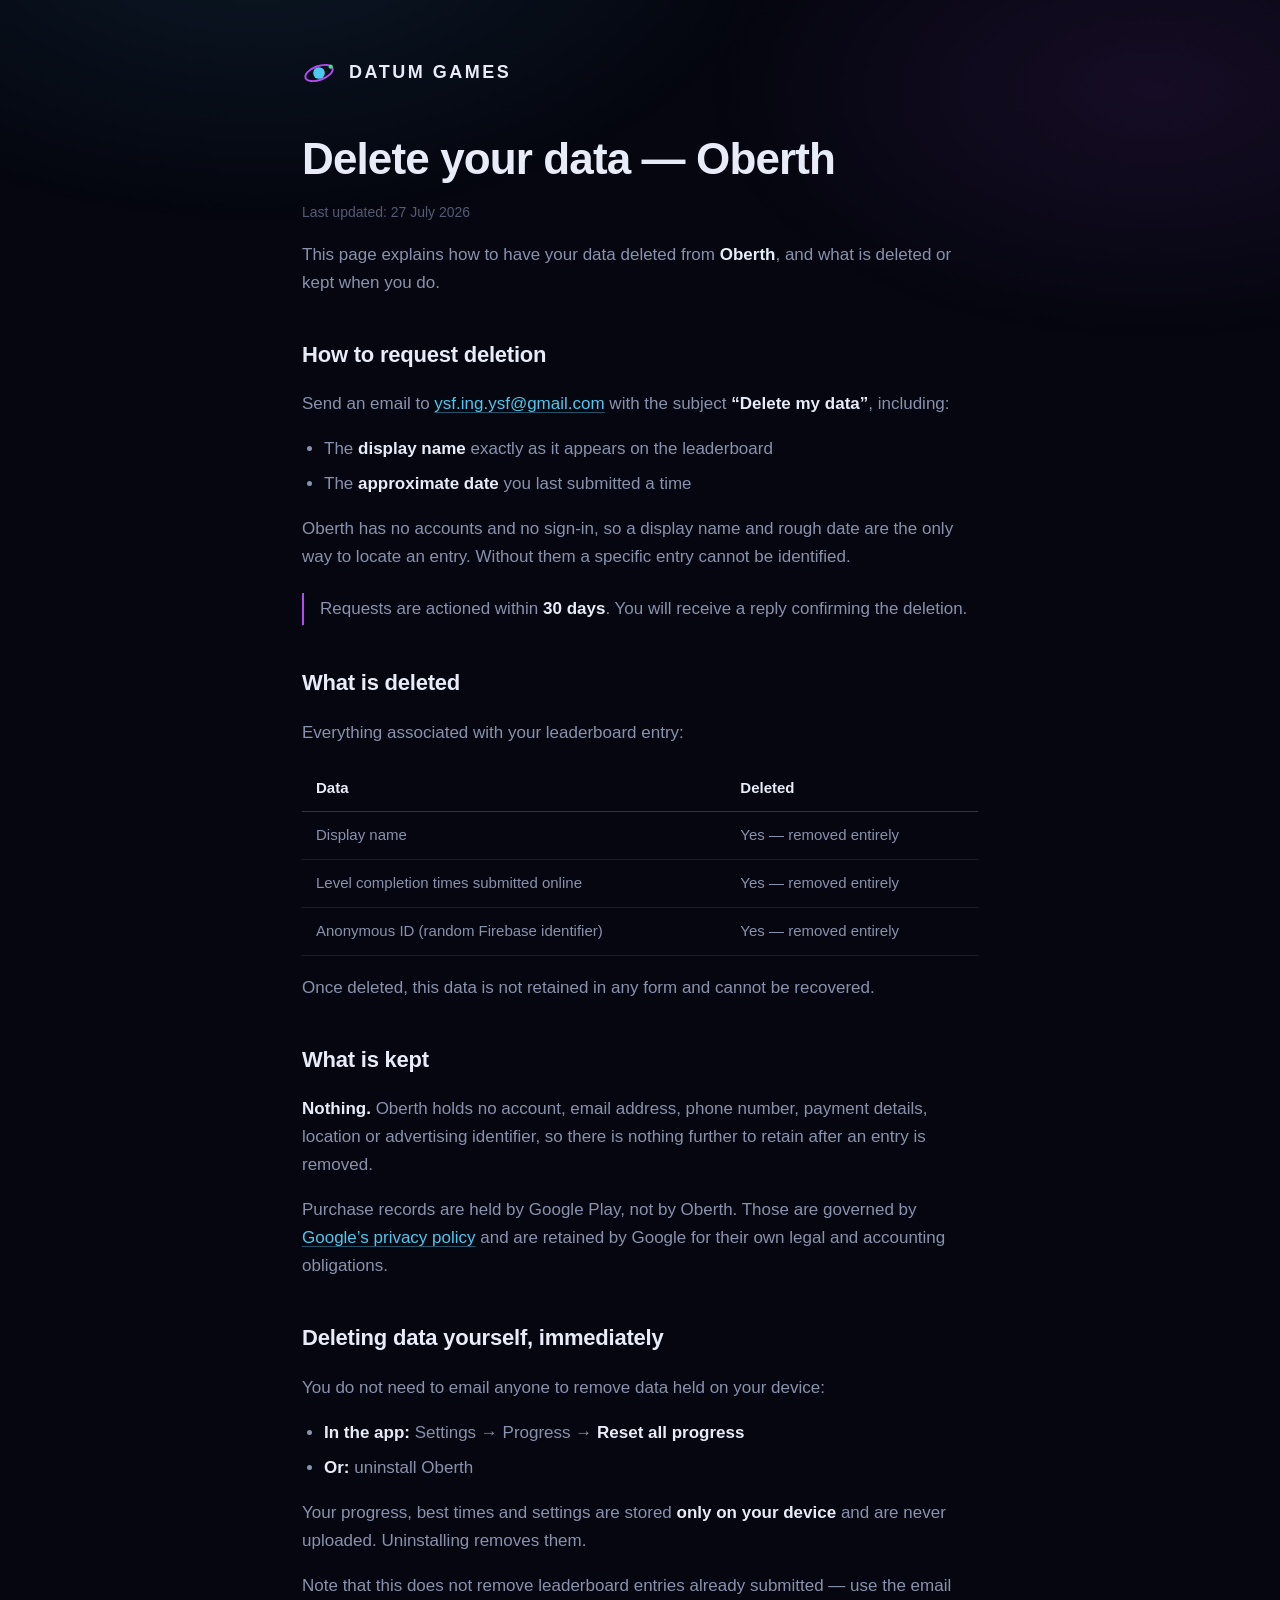
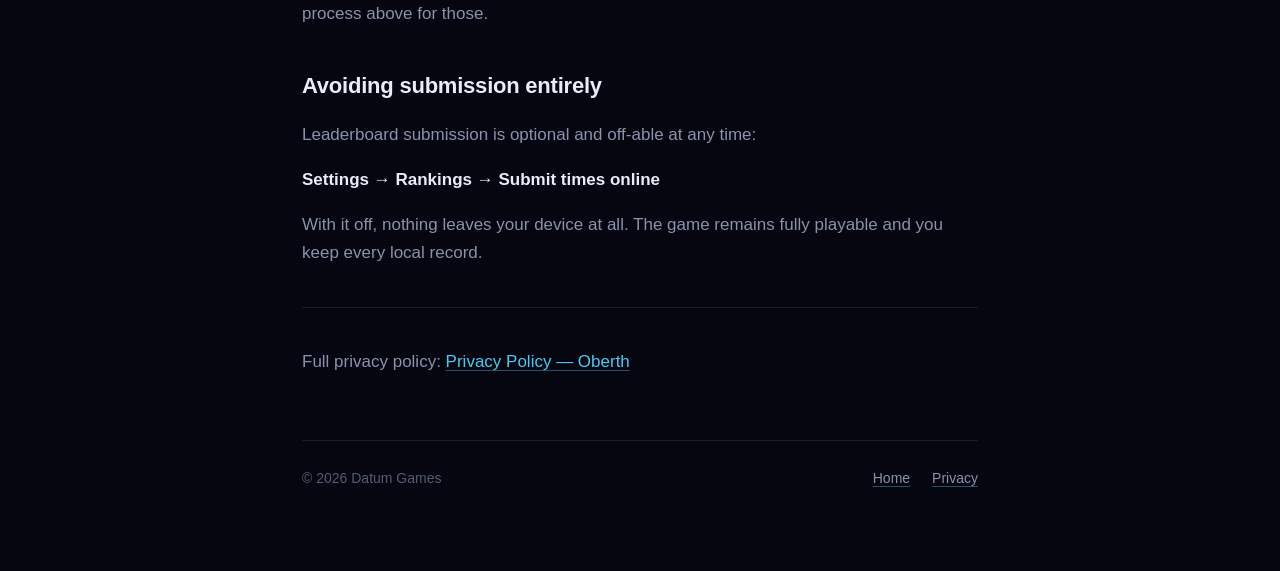
==== delete-data.html @ 2ebe7a08 "Datum Games site: studio page, privacy policy and data deletion Google Play needs three public URLs " ====
<!doctype html>
<html lang="en">
<head>
<meta charset="utf-8">
<meta name="viewport" content="width=device-width, initial-scale=1">
<title>Delete your data — Oberth | Datum Games</title>
<meta name="description" content="How to have your data deleted from Oberth, and what is deleted or kept when you do.">
<link rel="stylesheet" href="style.css">
<link rel="icon" href="data:image/svg+xml,<svg xmlns='http://www.w3.org/2000/svg' viewBox='0 0 32 32'><circle cx='16' cy='16' r='5' fill='%234CC9F0'/><ellipse cx='16' cy='16' rx='13' ry='6' fill='none' stroke='%23B34CF0' stroke-width='2'/></svg>">
</head>
<body>
<div class="wrap">

  <a class="brand" href="./">
    <svg class="mark" viewBox="0 0 32 32" aria-hidden="true">
      <ellipse cx="16" cy="16" rx="13.5" ry="6.5" fill="none" stroke="#B34CF0" stroke-width="1.8" transform="rotate(-20 16 16)"/>
      <circle cx="16" cy="16" r="5.5" fill="#4CC9F0"/>
      <circle cx="27" cy="10" r="2" fill="#39E68B"/>
    </svg>
    <span class="brand-name">Datum Games</span>
  </a>

  <h1>Delete your data — Oberth</h1>
  <p class="updated">Last updated: 27 July 2026</p>

  <p>
    This page explains how to have your data deleted from <strong>Oberth</strong>,
    and what is deleted or kept when you do.
  </p>

  <h2>How to request deletion</h2>
  <p>
    Send an email to <a href="mailto:ysf.ing.ysf@gmail.com?subject=Delete%20my%20data">ysf.ing.ysf@gmail.com</a>
    with the subject <strong>“Delete my data”</strong>, including:
  </p>
  <ul>
    <li>The <strong>display name</strong> exactly as it appears on the leaderboard</li>
    <li>The <strong>approximate date</strong> you last submitted a time</li>
  </ul>
  <p>
    Oberth has no accounts and no sign-in, so a display name and rough date are
    the only way to locate an entry. Without them a specific entry cannot be
    identified.
  </p>
  <p class="note">
    Requests are actioned within <strong>30 days</strong>. You will receive a
    reply confirming the deletion.
  </p>

  <h2>What is deleted</h2>
  <p>Everything associated with your leaderboard entry:</p>

  <div class="table-scroll">
  <table>
    <thead>
      <tr><th>Data</th><th>Deleted</th></tr>
    </thead>
    <tbody>
      <tr><td>Display name</td><td>Yes — removed entirely</td></tr>
      <tr><td>Level completion times submitted online</td><td>Yes — removed entirely</td></tr>
      <tr><td>Anonymous ID (random Firebase identifier)</td><td>Yes — removed entirely</td></tr>
    </tbody>
  </table>
  </div>

  <p>
    Once deleted, this data is not retained in any form and cannot be recovered.
  </p>

  <h2>What is kept</h2>
  <p>
    <strong>Nothing.</strong> Oberth holds no account, email address, phone
    number, payment details, location or advertising identifier, so there is
    nothing further to retain after an entry is removed.
  </p>
  <p>
    Purchase records are held by Google Play, not by Oberth. Those are governed
    by <a href="https://policies.google.com/privacy">Google’s privacy policy</a>
    and are retained by Google for their own legal and accounting obligations.
  </p>

  <h2>Deleting data yourself, immediately</h2>
  <p>You do not need to email anyone to remove data held on your device:</p>
  <ul>
    <li><strong>In the app:</strong> Settings → Progress → <strong>Reset all progress</strong></li>
    <li><strong>Or:</strong> uninstall Oberth</li>
  </ul>
  <p>
    Your progress, best times and settings are stored <strong>only on your
    device</strong> and are never uploaded. Uninstalling removes them.
  </p>
  <p>
    Note that this does not remove leaderboard entries already submitted — use
    the email process above for those.
  </p>

  <h2>Avoiding submission entirely</h2>
  <p>Leaderboard submission is optional and off-able at any time:</p>
  <p><strong>Settings → Rankings → Submit times online</strong></p>
  <p>
    With it off, nothing leaves your device at all. The game remains fully
    playable and you keep every local record.
  </p>

  <hr>

  <p>Full privacy policy: <a href="privacy.html">Privacy Policy — Oberth</a></p>

  <footer>
    <span>© 2026 Datum Games</span>
    <span class="spacer"></span>
    <a href="./">Home</a>
    <a href="privacy.html">Privacy</a>
  </footer>

</div>
</body>
</html>
---- style.css ----
/*
 * Datum Games — shared styles.
 *
 * The palette is Oberth's own (src/theme.ts): near-black background, cyan
 * primary, violet accent. The site should look like it came from the same place
 * the game did.
 *
 * Everything is self-contained — no webfonts, no CDN, no analytics. A privacy
 * policy served from a page that phones a third party is a bad look, and this
 * site exists partly to be that policy's home.
 */

:root {
  --bg: #05060f;
  --bg-deep: #02030a;
  --panel: rgba(140, 160, 210, 0.06);
  --edge: rgba(140, 160, 210, 0.16);
  --text: #e8ecf8;
  --dim: #8992ad;
  --faint: #535b75;
  --primary: #4cc9f0;
  --accent: #b34cf0;
  --goal: #39e68b;
}

* {
  box-sizing: border-box;
}

body {
  margin: 0;
  background: var(--bg);
  color: var(--text);
  font-family: -apple-system, BlinkMacSystemFont, "Segoe UI", Roboto, "Helvetica Neue",
    Arial, "Apple SD Gothic Neo", "Noto Sans KR", sans-serif;
  line-height: 1.65;
  font-size: 17px;
  -webkit-font-smoothing: antialiased;
}

/* A faint deep-space wash, so the page is not a flat black rectangle. */
body::before {
  content: "";
  position: fixed;
  inset: 0;
  pointer-events: none;
  background:
    radial-gradient(60vw 50vh at 20% -10%, rgba(76, 201, 240, 0.10), transparent 70%),
    radial-gradient(50vw 40vh at 90% 10%, rgba(179, 76, 240, 0.10), transparent 70%);
}

.wrap {
  position: relative;
  max-width: 720px;
  margin: 0 auto;
  padding: 56px 22px 80px;
}

/* ---- masthead ---- */

.brand {
  display: flex;
  align-items: center;
  gap: 13px;
  text-decoration: none;
  color: inherit;
  margin-bottom: 44px;
}

.mark {
  width: 34px;
  height: 34px;
  flex: none;
}

.brand-name {
  font-size: 18px;
  font-weight: 700;
  letter-spacing: 0.14em;
  text-transform: uppercase;
}

h1 {
  font-size: clamp(30px, 6vw, 44px);
  line-height: 1.15;
  letter-spacing: -0.02em;
  margin: 0 0 16px;
}

.lede {
  color: var(--dim);
  font-size: clamp(17px, 2.4vw, 19px);
  margin: 0 0 40px;
  max-width: 54ch;
}

/* ---- game card ---- */

.game {
  border: 1px solid var(--edge);
  border-radius: 16px;
  background: var(--panel);
  padding: 26px;
  margin: 0 0 20px;
}

.game h2 {
  margin: 0 0 4px;
  font-size: 24px;
  letter-spacing: -0.01em;
}

.tagline {
  color: var(--primary);
  font-size: 14px;
  letter-spacing: 0.08em;
  text-transform: uppercase;
  margin: 0 0 16px;
}

.game p {
  color: var(--dim);
  margin: 0 0 14px;
}

.game p:last-child {
  margin-bottom: 0;
}

.status {
  display: inline-block;
  border: 1px solid rgba(57, 230, 139, 0.4);
  color: var(--goal);
  border-radius: 999px;
  padding: 4px 13px;
  font-size: 13px;
  letter-spacing: 0.04em;
  margin-top: 6px;
}

/* ---- long-form pages ---- */

h2 {
  font-size: 22px;
  margin: 40px 0 12px;
  letter-spacing: -0.01em;
}

h3 {
  font-size: 18px;
  margin: 28px 0 8px;
  color: var(--primary);
}

p,
li {
  color: var(--dim);
}

strong {
  color: var(--text);
  font-weight: 600;
}

a {
  color: var(--primary);
  text-decoration-color: rgba(76, 201, 240, 0.4);
  text-underline-offset: 3px;
}

a:hover {
  text-decoration-color: var(--primary);
}

ul {
  padding-left: 22px;
}

li {
  margin-bottom: 7px;
}

hr {
  border: 0;
  border-top: 1px solid var(--edge);
  margin: 40px 0;
}

/* Tables carry the "what we collect" grid, which is the substance of the
   policy — so they get to be readable on a phone rather than clipped. */
.table-scroll {
  overflow-x: auto;
  margin: 18px 0;
}

table {
  border-collapse: collapse;
  width: 100%;
  min-width: 460px;
  font-size: 15px;
}

th,
td {
  text-align: left;
  padding: 11px 14px;
  border-bottom: 1px solid var(--edge);
  vertical-align: top;
}

th {
  color: var(--text);
  font-weight: 600;
  border-bottom-color: rgba(140, 160, 210, 0.3);
}

td {
  color: var(--dim);
}

.note {
  border-left: 2px solid var(--accent);
  padding: 2px 0 2px 16px;
  margin: 22px 0;
  color: var(--dim);
}

.updated {
  color: var(--faint);
  font-size: 14px;
  margin-top: 8px;
}

/* ---- footer ---- */

footer {
  margin-top: 64px;
  padding-top: 26px;
  border-top: 1px solid var(--edge);
  color: var(--faint);
  font-size: 14px;
  display: flex;
  flex-wrap: wrap;
  gap: 10px 22px;
  align-items: center;
}

footer a {
  color: var(--dim);
}

footer .spacer {
  flex: 1;
}

@media (max-width: 560px) {
  .wrap {
    padding: 38px 18px 60px;
  }
  body {
    font-size: 16px;
  }
}
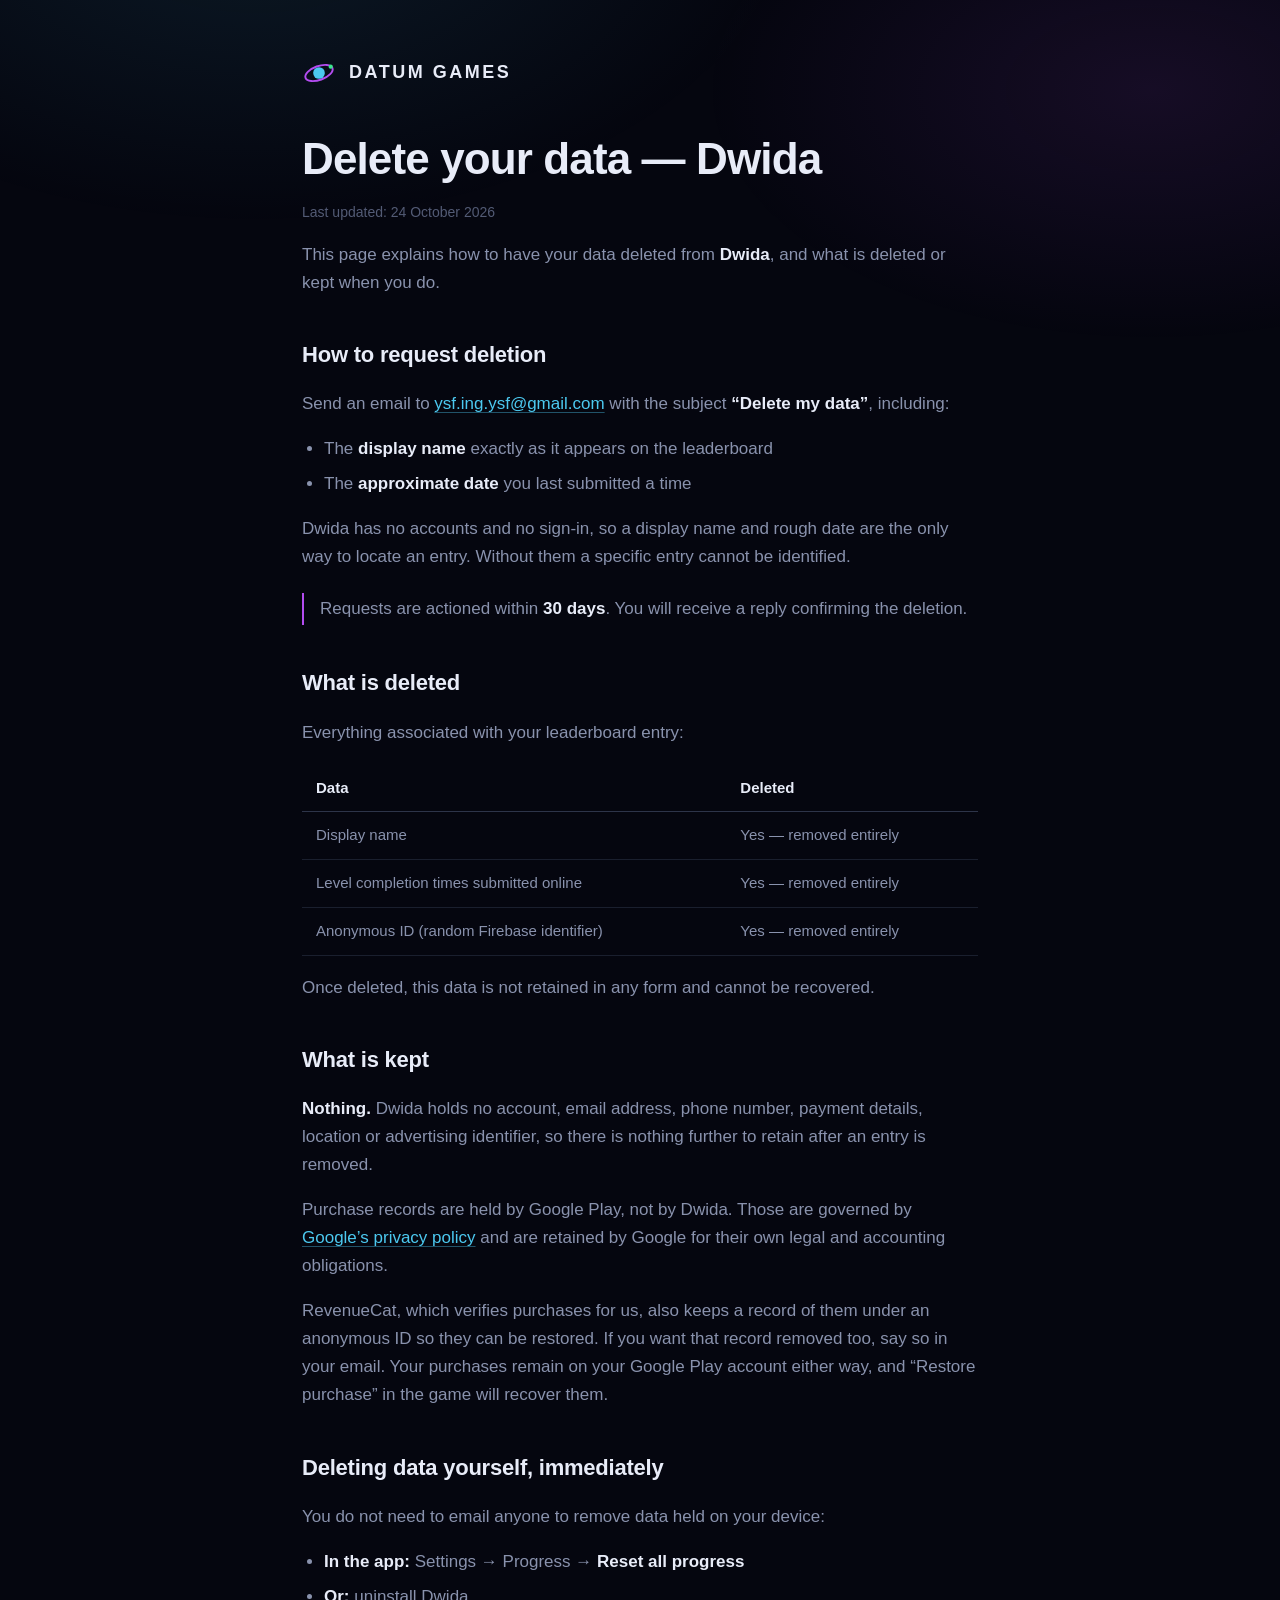
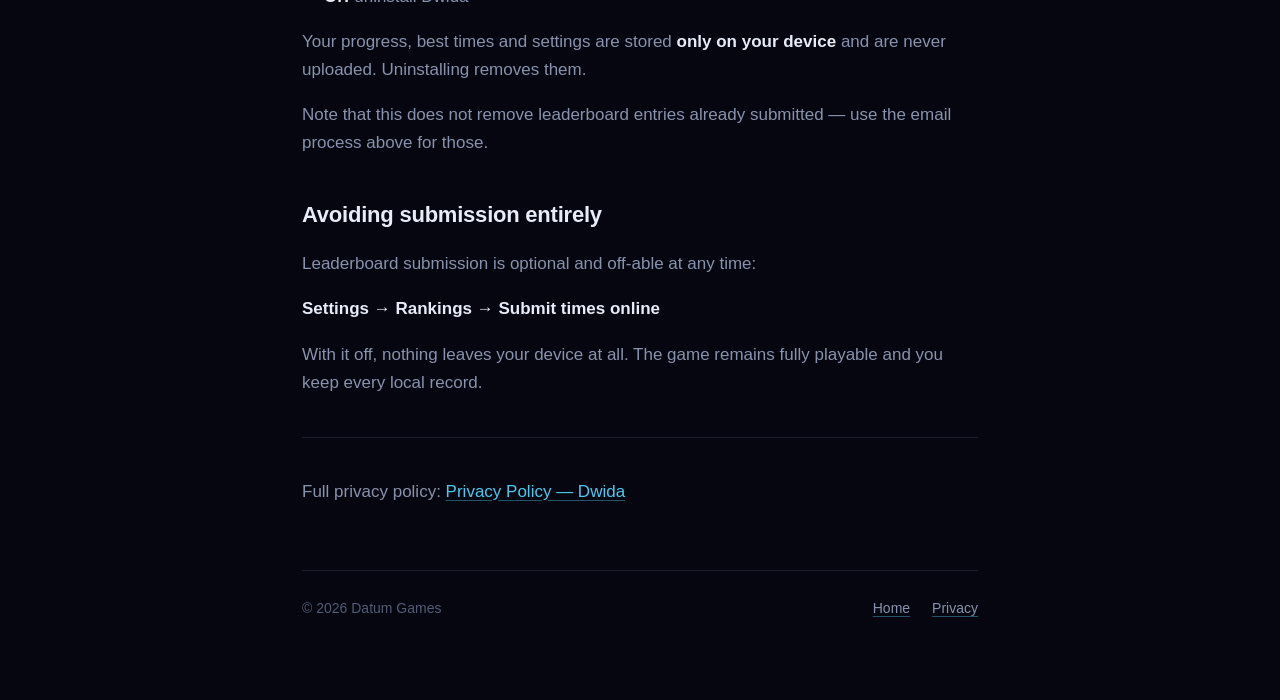
==== commit 81a80f8c: "Rename the game to Dwida, and cover purchases and RevenueCat The game shipped as Oberth's working ti" ====
--- a/delete-data.html
+++ b/delete-data.html
@@ -3,8 +3,8 @@
 <head>
 <meta charset="utf-8">
 <meta name="viewport" content="width=device-width, initial-scale=1">
-<title>Delete your data — Oberth | Datum Games</title>
-<meta name="description" content="How to have your data deleted from Oberth, and what is deleted or kept when you do.">
+<title>Delete your data — Dwida | Datum Games</title>
+<meta name="description" content="How to have your data deleted from Dwida, and what is deleted or kept when you do.">
 <link rel="stylesheet" href="style.css">
 <link rel="icon" href="data:image/svg+xml,<svg xmlns='http://www.w3.org/2000/svg' viewBox='0 0 32 32'><circle cx='16' cy='16' r='5' fill='%234CC9F0'/><ellipse cx='16' cy='16' rx='13' ry='6' fill='none' stroke='%23B34CF0' stroke-width='2'/></svg>">
 </head>
@@ -20,11 +20,11 @@
     <span class="brand-name">Datum Games</span>
   </a>
 
-  <h1>Delete your data — Oberth</h1>
-  <p class="updated">Last updated: 27 July 2026</p>
+  <h1>Delete your data — Dwida</h1>
+  <p class="updated">Last updated: 24 October 2026</p>
 
   <p>
-    This page explains how to have your data deleted from <strong>Oberth</strong>,
+    This page explains how to have your data deleted from <strong>Dwida</strong>,
     and what is deleted or kept when you do.
   </p>
 
@@ -38,7 +38,7 @@
     <li>The <strong>approximate date</strong> you last submitted a time</li>
   </ul>
   <p>
-    Oberth has no accounts and no sign-in, so a display name and rough date are
+    Dwida has no accounts and no sign-in, so a display name and rough date are
     the only way to locate an entry. Without them a specific entry cannot be
     identified.
   </p>
@@ -69,21 +69,27 @@
 
   <h2>What is kept</h2>
   <p>
-    <strong>Nothing.</strong> Oberth holds no account, email address, phone
+    <strong>Nothing.</strong> Dwida holds no account, email address, phone
     number, payment details, location or advertising identifier, so there is
     nothing further to retain after an entry is removed.
   </p>
   <p>
-    Purchase records are held by Google Play, not by Oberth. Those are governed
+    Purchase records are held by Google Play, not by Dwida. Those are governed
     by <a href="https://policies.google.com/privacy">Google’s privacy policy</a>
     and are retained by Google for their own legal and accounting obligations.
+  </p>
+  <p>
+    RevenueCat, which verifies purchases for us, also keeps a record of them
+    under an anonymous ID so they can be restored. If you want that record
+    removed too, say so in your email. Your purchases remain on your Google Play
+    account either way, and “Restore purchase” in the game will recover them.
   </p>
 
   <h2>Deleting data yourself, immediately</h2>
   <p>You do not need to email anyone to remove data held on your device:</p>
   <ul>
     <li><strong>In the app:</strong> Settings → Progress → <strong>Reset all progress</strong></li>
-    <li><strong>Or:</strong> uninstall Oberth</li>
+    <li><strong>Or:</strong> uninstall Dwida</li>
   </ul>
   <p>
     Your progress, best times and settings are stored <strong>only on your
@@ -104,7 +110,7 @@
 
   <hr>
 
-  <p>Full privacy policy: <a href="privacy.html">Privacy Policy — Oberth</a></p>
+  <p>Full privacy policy: <a href="privacy.html">Privacy Policy — Dwida</a></p>
 
   <footer>
     <span>© 2026 Datum Games</span>
--- a/style.css
+++ b/style.css
@@ -1,7 +1,7 @@
 /*
  * Datum Games — shared styles.
  *
- * The palette is Oberth's own (src/theme.ts): near-black background, cyan
+ * The palette is the game's own (src/theme.ts in the game repo): near-black background, cyan
  * primary, violet accent. The site should look like it came from the same place
  * the game did.
  *
